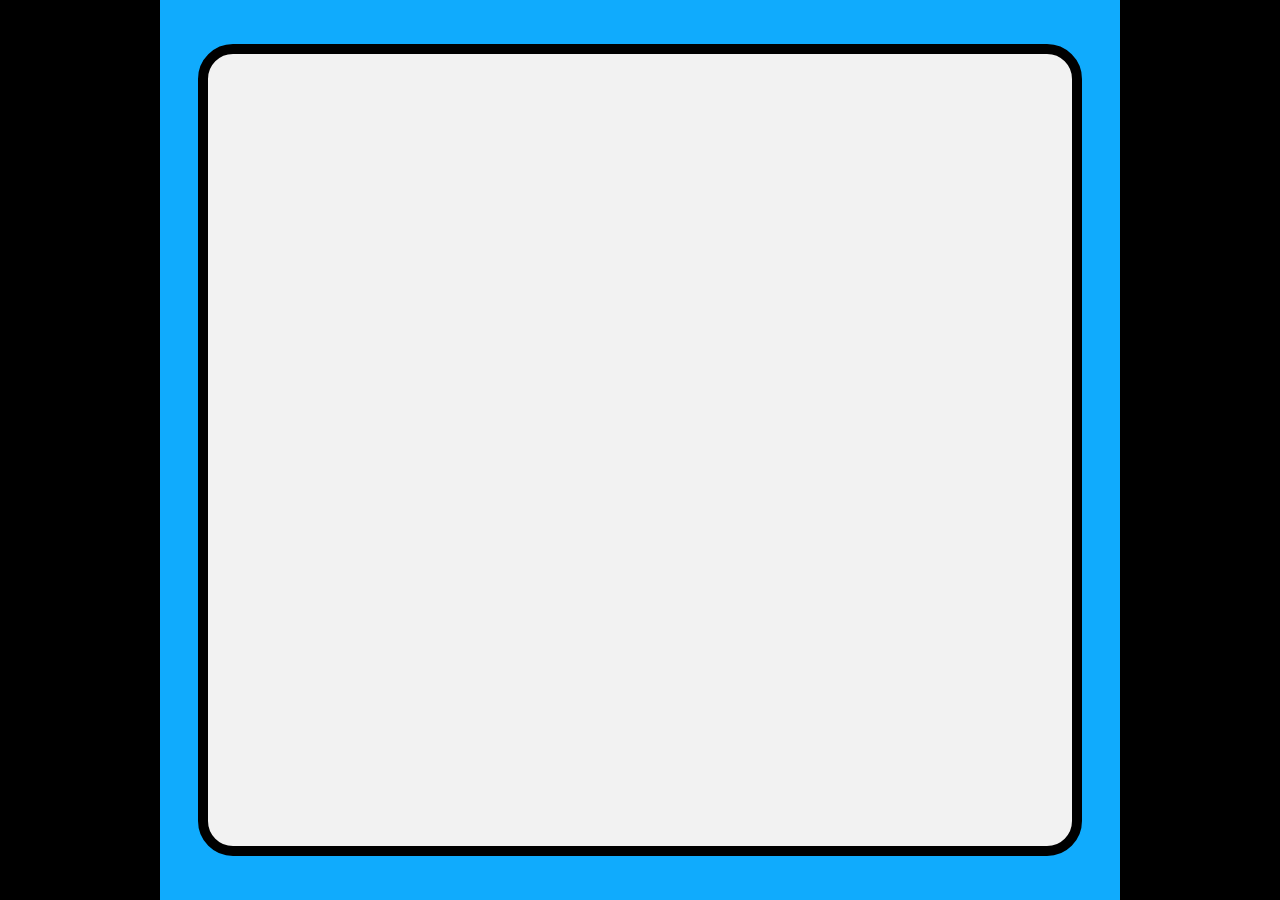
==== Exercises/CSS Exercise/CSS/index.html @ 5adcbfa4 "feat: :sparkles: black background replica" ====
<!DOCTYPE html>
<html lang="en">
<head>
    <meta charset="UTF-8">
    <meta http-equiv="X-UA-Compatible" content="IE=edge">
    <meta name="viewport" content="width=device-width, initial-scale=1.0">
    <title>Mihlali Mgwebi</title>
    <link rel="stylesheet" href="style.css">
    <!-- [Google Fonts](https://fonts.google.com/share?selection.family=Roboto:wght@300;400;500;700;900) -->
    <link rel="preconnect" href="https://fonts.googleapis.com">
    <link rel="preconnect" href="https://fonts.gstatic.com" crossorigin>
    <link href="https://fonts.googleapis.com/css2?family=Roboto:wght@300;400;500;700;900&display=swap" rel="stylesheet">
</head>
<body>
    <div class="site-container__blue-bg">
        <div class="site-container__black-border">
       <!--  <div class="site-container__sidebar">

        </div>
        <div class="site-container__content">
                <ul class="site-container__nav">
                    <li>Services</li>
                    <li>Discovery</li>
                    <li>Weather</li>
                    <li>My Booking</li>
                    <li id="site-dropdown"> <img src="./assets/flag-1772x1181-png.png" alt="" id="site-dropdown__flag">
                        v</li>
                    <li>Login</li>
                    <li id="site-button__sign-up">Sign Up</li>
                </ul>
                <div class="site-container__footer">
                    ?
                </div>
        </div>
        <div class="site-container__main">
            <div class="site-container__main-card">
                <div class="site-main-card__nav">
                    <div class="site-main-card__nav-item">
                        <svg stroke="currentColor" fill="currentColor" stroke-width="0" viewBox="0 0 24 24" height="1em" width="1em" xmlns="http://www.w3.org/2000/svg"><g><path fill="none" d="M0 0h24v24H0z"></path><path d="M17 19h2v-8h-6v8h2v-6h2v6zM3 19V4a1 1 0 0 1 1-1h14a1 1 0 0 1 1 1v5h2v10h1v2H2v-2h1zm4-8v2h2v-2H7zm0 4v2h2v-2H7zm0-8v2h2V7H7z"></path></g></svg>
                        Hotel
                    </div>
                    <div class="site-main-card__nav-item">
                        <svg stroke="currentColor" fill="currentColor" stroke-width="0" viewBox="0 0 24 24" height="1em" width="1em" xmlns="http://www.w3.org/2000/svg"><path fill="none" d="M0 0h24v24H0z"></path><path d="M21 16v-2l-8-5V3.5c0-.83-.67-1.5-1.5-1.5S10 2.67 10 3.5V9l-8 5v2l8-2.5V19l-2 1.5V22l3.5-1 3.5 1v-1.5L13 19v-5.5l8 2.5z"></path></svg>
                        Flight
                    </div>
                    <div class="site-main-card__nav-item">
                        <svg stroke="currentColor" fill="currentColor" stroke-width="0" viewBox="0 0 24 24" height="1em" width="1em" xmlns="http://www.w3.org/2000/svg"><g><path fill="none" d="M0 0h24v24H0z"></path><path d="M22 12v9a1 1 0 0 1-1 1h-1a1 1 0 0 1-1-1v-1H5v1a1 1 0 0 1-1 1H3a1 1 0 0 1-1-1v-9l2.48-5.788A2 2 0 0 1 6.32 5H9V3h6v2h2.681a2 2 0 0 1 1.838 1.212L22 12zM4.176 12h15.648l-2.143-5H6.32l-2.143 5zM6.5 17a1.5 1.5 0 1 0 0-3 1.5 1.5 0 0 0 0 3zm11 0a1.5 1.5 0 1 0 0-3 1.5 1.5 0 0 0 0 3z"></path></g></svg>
                        Taxi
                    </div>
                    <div class="site-main-card__nav-item">
                        <svg stroke="currentColor" fill="currentColor" stroke-width="0" viewBox="0 0 512 512" height="1em" width="1em" xmlns="http://www.w3.org/2000/svg"><path d="M488 128h-8V80c0-44.8-99.2-80-224-80S32 35.2 32 80v48h-8c-13.25 0-24 10.74-24 24v80c0 13.25 10.75 24 24 24h8v160c0 17.67 14.33 32 32 32v32c0 17.67 14.33 32 32 32h32c17.67 0 32-14.33 32-32v-32h192v32c0 17.67 14.33 32 32 32h32c17.67 0 32-14.33 32-32v-32h6.4c16 0 25.6-12.8 25.6-25.6V256h8c13.25 0 24-10.75 24-24v-80c0-13.26-10.75-24-24-24zM112 400c-17.67 0-32-14.33-32-32s14.33-32 32-32 32 14.33 32 32-14.33 32-32 32zm16-112c-17.67 0-32-14.33-32-32V128c0-17.67 14.33-32 32-32h256c17.67 0 32 14.33 32 32v128c0 17.67-14.33 32-32 32H128zm272 112c-17.67 0-32-14.33-32-32s14.33-32 32-32 32 14.33 32 32-14.33 32-32 32z"></path></svg>
                        Car
                    </div>
                </div>
                <div class="site-main-card__form">
                    <div class="site-main-card__form-input w-100">
                        <span>Destination</span>
                        <div>
                            <svg stroke="currentColor" fill="currentColor" stroke-width="0" viewBox="0 0 512 512" height="1em" width="1em" xmlns="http://www.w3.org/2000/svg"><path d="M256 32C167.67 32 96 96.51 96 176c0 128 160 304 160 304s160-176 160-304c0-79.49-71.67-144-160-144zm0 224a64 64 0 1164-64 64.07 64.07 0 01-64 64z"></path></svg>
                            Surat Thani, Thailand
                        </div>
                    </div>
                    <div class="site-main-card__form-input">
                        <span>Check-in Date</span>
                        <div><svg stroke="currentColor" fill="currentColor" stroke-width="0" viewBox="0 0 24 24" height="1em" width="1em" xmlns="http://www.w3.org/2000/svg"><path fill="none" d="M0 0h24v24H0V0z"></path><path d="M20 4H4c-1.1 0-2 .9-2 2v12c0 1.1.9 2 2 2h16c1.1 0 2-.9 2-2V6c0-1.1-.9-2-2-2zM8 11H4V6h4v5zm6 0h-4V6h4v5zm6 0h-4V6h4v5zM8 18H4v-5h4v5zm6 0h-4v-5h4v5zm6 0h-4v-5h4v5z"></path></svg>
                            December 31, 2021</div>
                    </div>
                    <div class="site-main-card__form-input">
                        <span>Check-out Date</span>
                        <div><svg stroke="currentColor" fill="currentColor" stroke-width="0" viewBox="0 0 24 24" height="1em" width="1em" xmlns="http://www.w3.org/2000/svg"><path fill="none" d="M0 0h24v24H0V0z"></path><path d="M20 4H4c-1.1 0-2 .9-2 2v12c0 1.1.9 2 2 2h16c1.1 0 2-.9 2-2V6c0-1.1-.9-2-2-2zM8 11H4V6h4v5zm6 0h-4V6h4v5zm6 0h-4V6h4v5zM8 18H4v-5h4v5zm6 0h-4v-5h4v5zm6 0h-4v-5h4v5z"></path></svg>
                            January 1, 2022</div>
                    </div>
                    <div class="site-main-card__form-input ">
                        <span>Adults</span>
                        <div><svg stroke="currentColor" fill="currentColor" stroke-width="0" viewBox="0 0 512 512" height="1em" width="1em" xmlns="http://www.w3.org/2000/svg"><path d="M256 256a112 112 0 10-112-112 112 112 0 00112 112zm0 32c-69.42 0-208 42.88-208 128v64h416v-64c0-85.12-138.58-128-208-128z"></path></svg>
                            02</div>
                    </div>
                    <div class="site-main-card__form-input">
                        <span>Children</span>
                        <div><svg stroke="currentColor" fill="currentColor" stroke-width="0" viewBox="0 0 576 512" height="1em" width="1em" xmlns="http://www.w3.org/2000/svg"><path d="M420.55,301.93a24,24,0,1,1,24-24,24,24,0,0,1-24,24m-265.1,0a24,24,0,1,1,24-24,24,24,0,0,1-24,24m273.7-144.48,47.94-83a10,10,0,1,0-17.27-10h0l-48.54,84.07a301.25,301.25,0,0,0-246.56,0L116.18,64.45a10,10,0,1,0-17.27,10h0l47.94,83C64.53,202.22,8.24,285.55,0,384H576c-8.24-98.45-64.54-181.78-146.85-226.55"></path></svg>
                            No Children</div>
                    </div>
                    <div class="site-main-card__form-input">
                        <span>Room</span>
                        <div><svg stroke="currentColor" fill="currentColor" stroke-width="0" viewBox="0 0 640 512" height="1em" width="1em" xmlns="http://www.w3.org/2000/svg"><path d="M160 224v64h320v-64c0-35.3 28.7-64 64-64h32c0-53-43-96-96-96H160c-53 0-96 43-96 96h32c35.3 0 64 28.7 64 64zm416-32h-32c-17.7 0-32 14.3-32 32v96H128v-96c0-17.7-14.3-32-32-32H64c-35.3 0-64 28.7-64 64 0 23.6 13 44 32 55.1V432c0 8.8 7.2 16 16 16h64c8.8 0 16-7.2 16-16v-16h384v16c0 8.8 7.2 16 16 16h64c8.8 0 16-7.2 16-16V311.1c19-11.1 32-31.5 32-55.1 0-35.3-28.7-64-64-64z"></path></svg>
                            01</div>
                    </div>
                    <div class="site-main-card__form-input site-main-card__form-button w-100">
                        <button><svg stroke="currentColor" fill="currentColor" stroke-width="0" viewBox="0 0 24 24" aria-hidden="true" height="1em" width="1em" xmlns="http://www.w3.org/2000/svg"><path fill-rule="evenodd" d="M10.5 3.75a6.75 6.75 0 100 13.5 6.75 6.75 0 000-13.5zM2.25 10.5a8.25 8.25 0 1114.59 5.28l4.69 4.69a.75.75 0 11-1.06 1.06l-4.69-4.69A8.25 8.25 0 012.25 10.5z" clip-rule="evenodd"></path></svg>Find</button>
                    </div>
                   
                </div>
            </div>
            <div class="site-container__main-text">                       
                <h3>Welcome to</h3>
                <h1><b>WANDERLUST.</b></h1>
                <p>Jobs fill your pockets, adventures fill your soul</p>
            </div>
        </div> -->
        </div>
    </div>
</body>
</html>
---- Exercises/CSS Exercise/CSS/style.css ----
body {
    width: 100vw;
    height: 100vh;
    margin:0;

    background-color: black;
    display: flex;
    justify-content: center;
}
.site-container__blue-bg{
    width: 75%;
    background-color: rgb(16 171 253);

    display: flex;
    justify-content: center;
    align-items: center;
    /*difference between align items and align-content*/
}

.site-container__black-border{
    width: 90%;
    height: 88%;
    background-color: rgb(242 242 242) ;
    
    border: 10px solid black;
    border-radius: 35px;
}
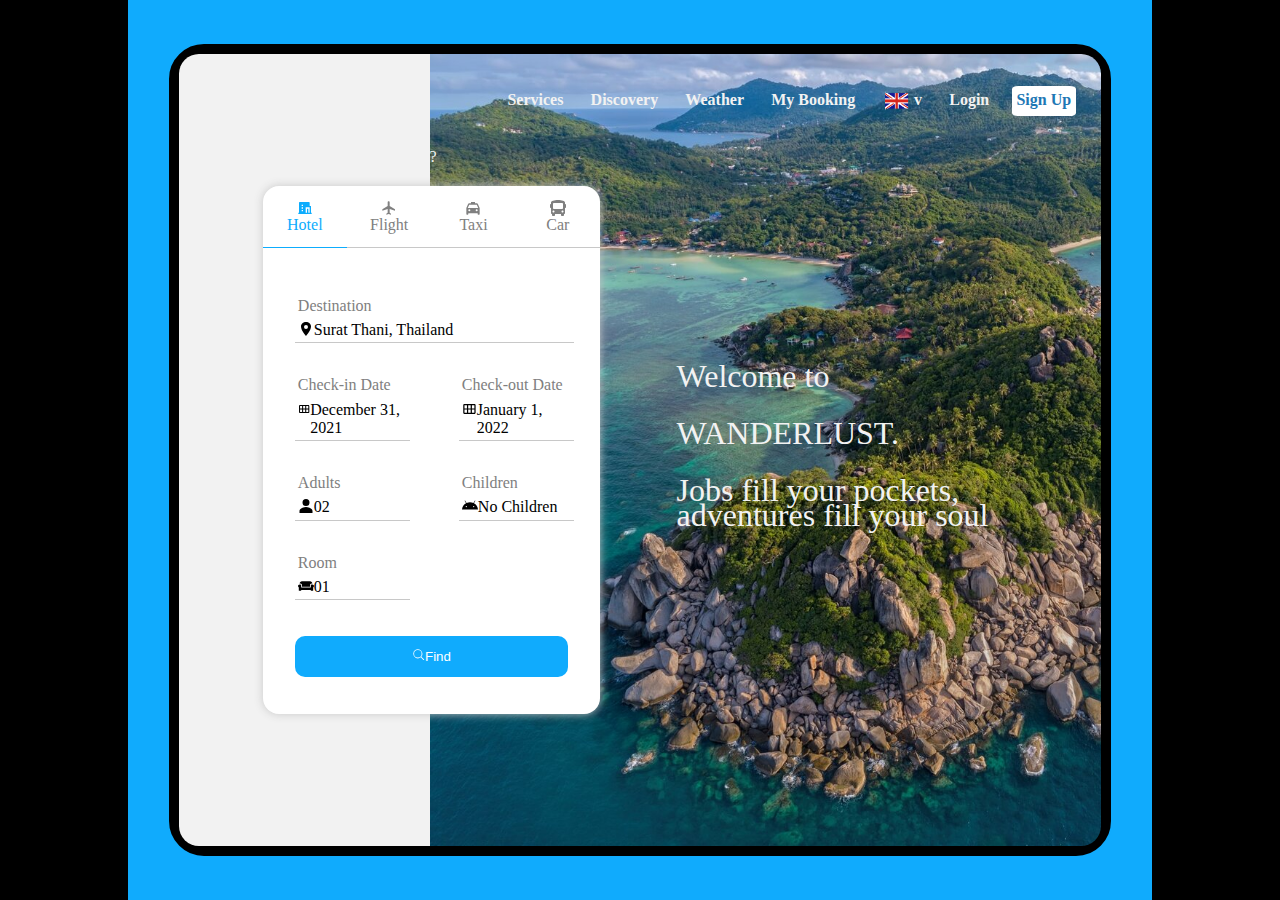
==== commit cd16b100: "fix: :bug: main content positioning using gap" ====
--- a/Exercises/CSS Exercise/CSS/index.html
+++ b/Exercises/CSS Exercise/CSS/index.html
@@ -14,25 +14,23 @@
 <body>
     <div class="site-container__blue-bg">
         <div class="site-container__black-border">
-       <!--  <div class="site-container__sidebar">
-
-        </div>
-        <div class="site-container__content">
-                <ul class="site-container__nav">
-                    <li>Services</li>
-                    <li>Discovery</li>
-                    <li>Weather</li>
-                    <li>My Booking</li>
-                    <li id="site-dropdown"> <img src="./assets/flag-1772x1181-png.png" alt="" id="site-dropdown__flag">
-                        v</li>
-                    <li>Login</li>
-                    <li id="site-button__sign-up">Sign Up</li>
-                </ul>
-                <div class="site-container__footer">
-                    ?
-                </div>
-        </div>
-        <div class="site-container__main">
+            <div class="site-container__sidebar">
+            </div>
+            <div class="site-container__content">
+                    <ul class="site-container__nav">
+                        <li>Services</li>
+                        <li>Discovery</li>
+                        <li>Weather</li>
+                        <li>My Booking</li>
+                        <li id="site-dropdown"> <img src="./assets/flag-1772x1181-png.png" alt="" id="site-dropdown__flag">
+                            v</li>
+                        <li>Login</li>
+                        <li id="site-button__sign-up">Sign Up</li>
+                    </ul>
+                    <div class="site-container__footer">
+                        ?
+                    </div>
+            </div>
             <div class="site-container__main-card">
                 <div class="site-main-card__nav">
                     <div class="site-main-card__nav-item">
@@ -88,17 +86,15 @@
                     <div class="site-main-card__form-input site-main-card__form-button w-100">
                         <button><svg stroke="currentColor" fill="currentColor" stroke-width="0" viewBox="0 0 24 24" aria-hidden="true" height="1em" width="1em" xmlns="http://www.w3.org/2000/svg"><path fill-rule="evenodd" d="M10.5 3.75a6.75 6.75 0 100 13.5 6.75 6.75 0 000-13.5zM2.25 10.5a8.25 8.25 0 1114.59 5.28l4.69 4.69a.75.75 0 11-1.06 1.06l-4.69-4.69A8.25 8.25 0 012.25 10.5z" clip-rule="evenodd"></path></svg>Find</button>
                     </div>
-                   
+                
                 </div>
             </div>
             <div class="site-container__main-text">                       
-                <h3>Welcome to</h3>
-                <h1><b>WANDERLUST.</b></h1>
+                <p>Welcome to</p>
+                <p><b>WANDERLUST.</b></p>
                 <p>Jobs fill your pockets, adventures fill your soul</p>
             </div>
-        </div> -->
         </div>
     </div>
 </body>
 </html>
-
--- a/Exercises/CSS Exercise/CSS/style.css
+++ b/Exercises/CSS Exercise/CSS/style.css
@@ -3,12 +3,13 @@
     height: 100vh;
     margin:0;
 
+    color: rgb(242 242 242);
     background-color: black;
     display: flex;
     justify-content: center;
 }
-.site-container__blue-bg{
-    width: 75%;
+.site-container__blue-bg {
+    width: 80%;
     background-color: rgb(16 171 253);
 
     display: flex;
@@ -17,12 +18,161 @@
     /*difference between align items and align-content*/
 }
 
-.site-container__black-border{
+.site-container__black-border {
     width: 90%;
     height: 88%;
     background-color: rgb(242 242 242) ;
     
     border: 10px solid black;
     border-radius: 35px;
+
+    display: grid;
+    grid-template: repeat(12, 1fr)/repeat(12, 1fr);
+
+    column-gap: 5rem;
 }
 
+
+.site-container__sidebar {
+    grid-column: 1 / span 3;
+    grid-row: 1 / span 12;
+    border-radius: 20px 0px 0px 20px;
+    background-color: rgb(242 242 242) ;
+}
+/* [Holy Grail Layout]: https://1linelayouts.glitch.me/ */
+.site-container__content {
+    grid-area: 1 / 4 / span 12 / span 9;
+
+    
+    border-radius: 0px 20px 20px 0px;
+    background-image: url("./assets/ko-tao-island-1500x1088-jpeg.jpeg");
+    background-size: cover;
+    background-repeat: no-repeat;
+    background-position: left;
+
+    display: grid;
+    grid-template-rows: auto 1fr auto;
+}
+
+/* [Line Up]:  https://1linelayouts.glitch.me/*/
+.site-container__nav {
+    padding: 2rem;
+    grid-column: 4 / span 9;
+    
+    display: flex;
+    padding: 1rem;
+    justify-content: space-around;
+
+    list-style-type: none;
+    font-weight: 600;
+}
+
+.site-container__nav li
+{
+    padding: 0.3rem;
+}
+
+#site-dropdown {
+    display: flex;
+    gap: 0.1rem;
+}
+
+#site-dropdown__flag {
+    width: 30px;
+}
+
+#site-button__sign-up {
+    color: rgb(30 120 181);
+    background-color: rgb(255 255 255);
+    border-radius: 10%;
+}
+/* NAV END */
+
+/* MAIN */
+.site-container__main-text {
+    grid-column: 6/ span 7;
+    grid-row: 4/span 4;
+    padding: 5rem;
+    font-size: xx-large;
+    font-weight: 200;
+    line-height: 25px;
+}
+
+.site-container__main-card {
+    grid-row: 3/ span 8;
+    grid-column: 2/ span 5;
+    background-color: rgb(255 255 255);
+    color: grey;
+    border-radius: 1em;
+    box-shadow: 0px 0px 10px rgb(200 200 200);
+    display: grid;
+    grid-template: 1fr 6fr/ 1fr;
+}
+.site-main-card__nav{
+    grid-column: 1/span 6;
+
+    display: grid;
+    grid-template-columns: repeat(4, 1fr);
+    align-content: center;
+}
+
+.site-main-card__nav-item {
+    display: flex;
+    flex-direction: column;
+    align-items: center;
+    border-bottom: 0.1em solid  rgb(200 200 200);
+    padding-bottom: 0.8em;
+} 
+div .site-main-card__nav-item:first-of-type{
+    color: rgb(13 172 253);
+    border-bottom: 0.1em solid rgb(13 172 253);
+} 
+/* [Row wrap](https://www.youtube.com/watch?v=hwbqquXww-U) */
+.site-main-card__form {
+    grid-column: inherit;
+    display: flex;
+    flex-flow: row wrap;
+    justify-content: space-between;
+    padding: 2em;
+}
+
+/* [inputs share row]:https://css-tricks.com/snippets/css/a-guide-to-flexbox/ */
+.site-main-card__form-input{
+    background-color: white;
+    flex: 0 1 40%;
+
+    display: flex;
+    flex-direction: column;
+    align-items: flex-start;
+}
+
+.site-main-card__form-input > *{
+    padding: 0.2em;
+    width: 100%;
+    height: fit-content;
+}
+.site-main-card__form-input div:last-of-type {
+    border-bottom: 1px solid rgb(200 200 200);;
+    color: black;
+    display: flex;
+} 
+
+.w-100 {
+    flex: 0 1 100%
+}
+
+.site-main-card__form-button{
+    display: flex;
+    justify-content: center;
+    align-items: center;
+}
+
+.site-main-card__form-input button{
+    width: 100%;
+    height: 80%;
+    background-color: rgb(16 171 253);
+    color: rgb(255 255 255);;
+    border: none;
+    border-radius: 0.75em;
+} 
+/* FOOTER */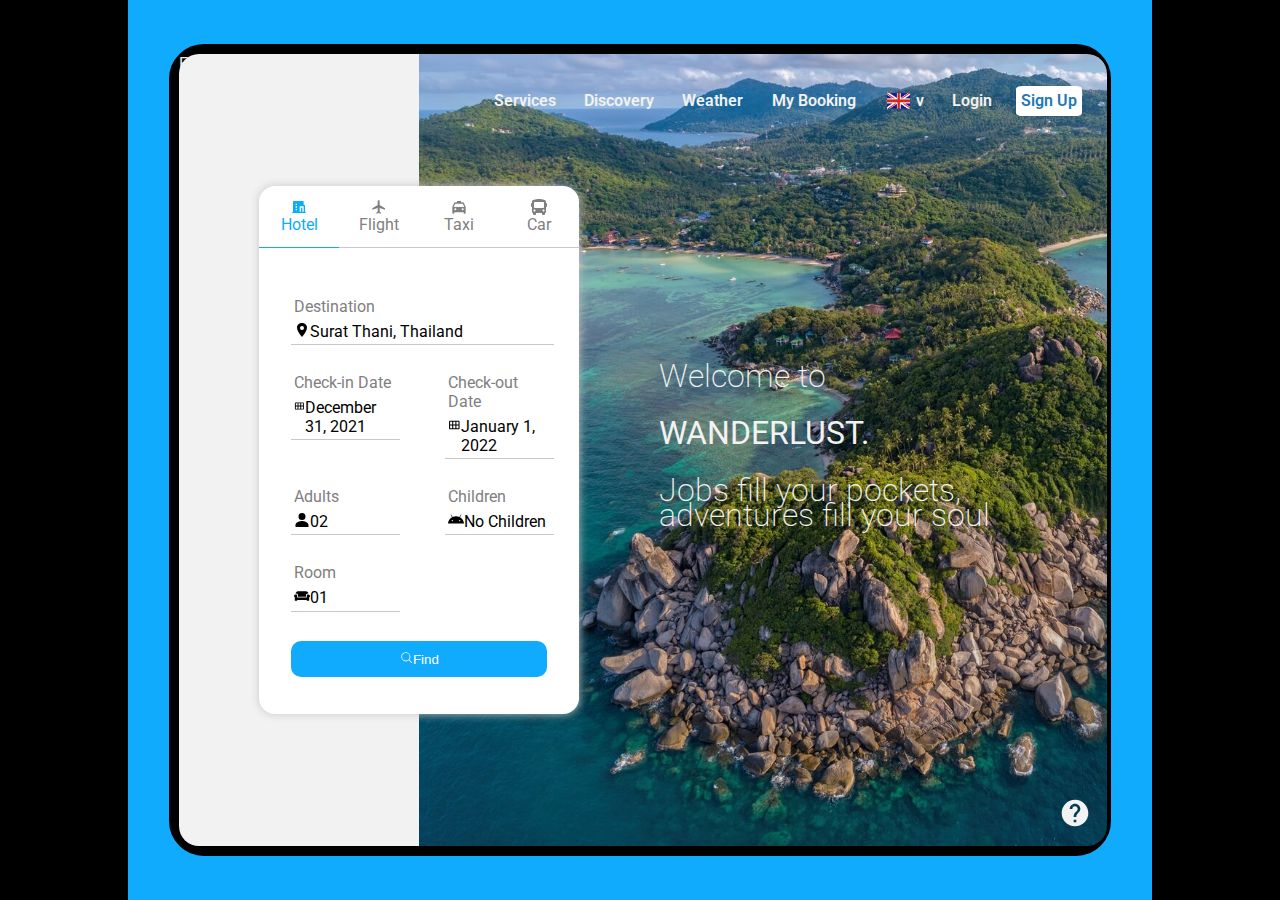
==== commit 055cd3fd: "feat: :sparkles: create help icon" ====
--- a/Exercises/CSS Exercise/CSS/index.html
+++ b/Exercises/CSS Exercise/CSS/index.html
@@ -15,6 +15,12 @@
     <div class="site-container__blue-bg">
         <div class="site-container__black-border">
             <div class="site-container__sidebar">
+                <div class="site-container__logo"></div>
+                <div class="site_footer__socials">
+                    <div>F</div>
+                    <div>P</div>
+                    <div>I</div>
+                </div>
             </div>
             <div class="site-container__content">
                     <ul class="site-container__nav">
@@ -27,9 +33,6 @@
                         <li>Login</li>
                         <li id="site-button__sign-up">Sign Up</li>
                     </ul>
-                    <div class="site-container__footer">
-                        ?
-                    </div>
             </div>
             <div class="site-container__main-card">
                 <div class="site-main-card__nav">
@@ -94,6 +97,9 @@
                 <p><b>WANDERLUST.</b></p>
                 <p>Jobs fill your pockets, adventures fill your soul</p>
             </div>
+            <div class="site_footer__help-icon">
+                <svg stroke="currentColor" fill="currentColor" stroke-width="0" viewBox="0 0 24 24" height="2em" width="2em" xmlns="http://www.w3.org/2000/svg"><path fill="none" d="M0 0h24v24H0z"></path><path d="M12 2C6.48 2 2 6.48 2 12s4.48 10 10 10 10-4.48 10-10S17.52 2 12 2zm1 17h-2v-2h2v2zm2.07-7.75l-.9.92C13.45 12.9 13 13.5 13 15h-2v-.5c0-1.1.45-2.1 1.17-2.83l1.24-1.26c.37-.36.59-.86.59-1.41 0-1.1-.9-2-2-2s-2 .9-2 2H8c0-2.21 1.79-4 4-4s4 1.79 4 4c0 .88-.36 1.68-.93 2.25z"></path></svg>    
+            </div>
         </div>
     </div>
 </body>
--- a/Exercises/CSS Exercise/CSS/style.css
+++ b/Exercises/CSS Exercise/CSS/style.css
@@ -3,6 +3,7 @@
     height: 100vh;
     margin:0;
 
+    font-family: 'Roboto', sans-serif;
     color: rgb(242 242 242);
     background-color: black;
     display: flex;
@@ -175,4 +176,21 @@
     border: none;
     border-radius: 0.75em;
 } 
-/* FOOTER */+/* FOOTER */
+/* .site_footer__socials{
+    grid-area: 12 /1 /span 1/span 4;
+    background-color: black;
+    display: flex;
+}
+
+.site_footer__socials > * {
+    background-color: rgb(16 171 253);
+} */
+
+.site_footer__help-icon {
+    grid-area: 12 /12 /span 1/span 1;
+    display: flex;
+    flex-direction: column;
+    margin-right: 1em;
+    justify-content: center;
+}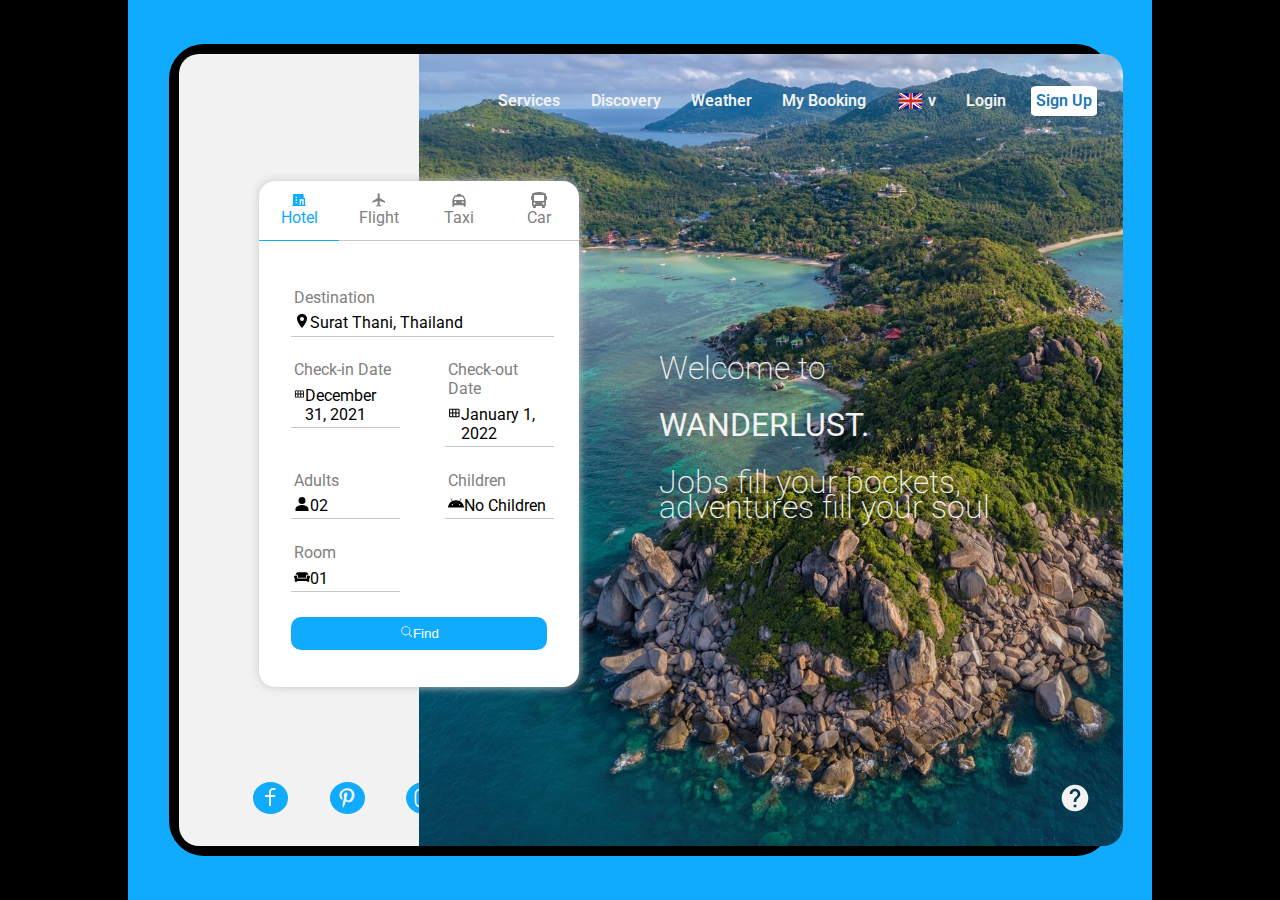
==== commit e196196d: "feat: :sparkles: socials" ====
--- a/Exercises/CSS Exercise/CSS/index.html
+++ b/Exercises/CSS Exercise/CSS/index.html
@@ -17,9 +17,9 @@
             <div class="site-container__sidebar">
                 <div class="site-container__logo"></div>
                 <div class="site_footer__socials">
-                    <div>F</div>
-                    <div>P</div>
-                    <div>I</div>
+                    <div><svg stroke="currentColor" fill="currentColor" stroke-width="0" viewBox="0 0 24 24" height="1.5em" width="1.5em" xmlns="http://www.w3.org/2000/svg"><g><path fill="none" d="M0 0h24v24H0z"></path><path fill-rule="nonzero" d="M13 9h4.5l-.5 2h-4v9h-2v-9H7V9h4V7.128c0-1.783.186-2.43.534-3.082a3.635 3.635 0 0 1 1.512-1.512C13.698 2.186 14.345 2 16.128 2c.522 0 .98.05 1.372.15V4h-1.372c-1.324 0-1.727.078-2.138.298-.304.162-.53.388-.692.692-.22.411-.298.814-.298 2.138V9z"></path></g></svg></div>
+                    <div><svg stroke="currentColor" fill="currentColor" stroke-width="0" viewBox="0 0 384 512" height="1.25em" width="1.5em" xmlns="http://www.w3.org/2000/svg"><path d="M204 6.5C101.4 6.5 0 74.9 0 185.6 0 256 39.6 296 63.6 296c9.9 0 15.6-27.6 15.6-35.4 0-9.3-23.7-29.1-23.7-67.8 0-80.4 61.2-137.4 140.4-137.4 68.1 0 118.5 38.7 118.5 109.8 0 53.1-21.3 152.7-90.3 152.7-24.9 0-46.2-18-46.2-43.8 0-37.8 26.4-74.4 26.4-113.4 0-66.2-93.9-54.2-93.9 25.8 0 16.8 2.1 35.4 9.6 50.7-13.8 59.4-42 147.9-42 209.1 0 18.9 2.7 37.5 4.5 56.4 3.4 3.8 1.7 3.4 6.9 1.5 50.4-69 48.6-82.5 71.4-172.8 12.3 23.4 44.1 36 69.3 36 106.2 0 153.9-103.5 153.9-196.8C384 71.3 298.2 6.5 204 6.5z"></path></svg></div>
+                    <div><svg stroke="currentColor" fill="currentColor" stroke-width="0" viewBox="0 0 1024 1024" height="1.5em" width="1.5em" xmlns="http://www.w3.org/2000/svg"><path d="M512 306.9c-113.5 0-205.1 91.6-205.1 205.1S398.5 717.1 512 717.1 717.1 625.5 717.1 512 625.5 306.9 512 306.9zm0 338.4c-73.4 0-133.3-59.9-133.3-133.3S438.6 378.7 512 378.7 645.3 438.6 645.3 512 585.4 645.3 512 645.3zm213.5-394.6c-26.5 0-47.9 21.4-47.9 47.9s21.4 47.9 47.9 47.9 47.9-21.3 47.9-47.9a47.84 47.84 0 0 0-47.9-47.9zM911.8 512c0-55.2.5-109.9-2.6-165-3.1-64-17.7-120.8-64.5-167.6-46.9-46.9-103.6-61.4-167.6-64.5-55.2-3.1-109.9-2.6-165-2.6-55.2 0-109.9-.5-165 2.6-64 3.1-120.8 17.7-167.6 64.5C132.6 226.3 118.1 283 115 347c-3.1 55.2-2.6 109.9-2.6 165s-.5 109.9 2.6 165c3.1 64 17.7 120.8 64.5 167.6 46.9 46.9 103.6 61.4 167.6 64.5 55.2 3.1 109.9 2.6 165 2.6 55.2 0 109.9.5 165-2.6 64-3.1 120.8-17.7 167.6-64.5 46.9-46.9 61.4-103.6 64.5-167.6 3.2-55.1 2.6-109.8 2.6-165zm-88 235.8c-7.3 18.2-16.1 31.8-30.2 45.8-14.1 14.1-27.6 22.9-45.8 30.2C695.2 844.7 570.3 840 512 840c-58.3 0-183.3 4.7-235.9-16.1-18.2-7.3-31.8-16.1-45.8-30.2-14.1-14.1-22.9-27.6-30.2-45.8C179.3 695.2 184 570.3 184 512c0-58.3-4.7-183.3 16.1-235.9 7.3-18.2 16.1-31.8 30.2-45.8s27.6-22.9 45.8-30.2C328.7 179.3 453.7 184 512 184s183.3-4.7 235.9 16.1c18.2 7.3 31.8 16.1 45.8 30.2 14.1 14.1 22.9 27.6 30.2 45.8C844.7 328.7 840 453.7 840 512c0 58.3 4.7 183.2-16.2 235.8z"></path></svg></div>
                 </div>
             </div>
             <div class="site-container__content">
--- a/Exercises/CSS Exercise/CSS/style.css
+++ b/Exercises/CSS Exercise/CSS/style.css
@@ -35,10 +35,31 @@
 
 
 .site-container__sidebar {
-    grid-column: 1 / span 3;
+    grid-column: 1 / span 4;
     grid-row: 1 / span 12;
     border-radius: 20px 0px 0px 20px;
     background-color: rgb(242 242 242) ;
+
+    display: flex;
+    flex-direction: column;
+    justify-content: space-between;
+}
+
+.site_footer__socials {
+    display: flex;
+    justify-content: space-evenly;
+    height: 2rem;
+    margin: 2rem 0rem 2rem 2rem;
+    width: 17rem;
+}
+
+.site_footer__socials div{
+    background-color: rgb(16 171 253);
+    border-radius: 50%;
+    width: 13%;
+    display: flex;
+    justify-content: center;
+    align-items: center;
 }
 /* [Holy Grail Layout]: https://1linelayouts.glitch.me/ */
 .site-container__content {
@@ -191,6 +212,6 @@
     grid-area: 12 /12 /span 1/span 1;
     display: flex;
     flex-direction: column;
-    margin-right: 1em;
+    margin: 2rem 2rem 2rem 0rem;
     justify-content: center;
 }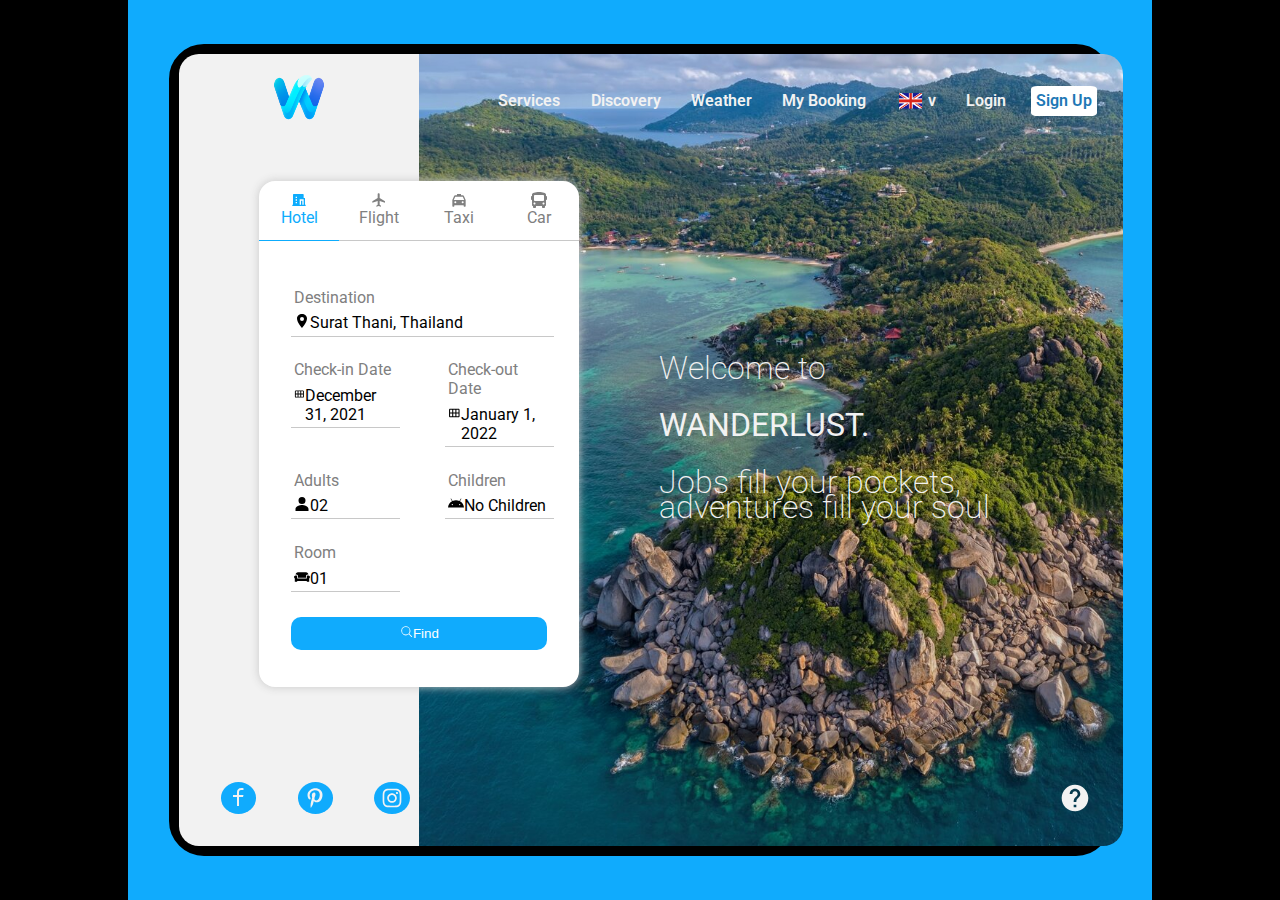
==== commit ad4b1c89: "feat: :sparkles: add logo" ====
--- a/Exercises/CSS Exercise/CSS/index.html
+++ b/Exercises/CSS Exercise/CSS/index.html
@@ -15,7 +15,9 @@
     <div class="site-container__blue-bg">
         <div class="site-container__black-border">
             <div class="site-container__sidebar">
-                <div class="site-container__logo"></div>
+                <div class="site-container__logo">
+                    <img src="./assets/logo-1600×1200-png.png" alt="" srcset="">
+                </div>
                 <div class="site_footer__socials">
                     <div><svg stroke="currentColor" fill="currentColor" stroke-width="0" viewBox="0 0 24 24" height="1.5em" width="1.5em" xmlns="http://www.w3.org/2000/svg"><g><path fill="none" d="M0 0h24v24H0z"></path><path fill-rule="nonzero" d="M13 9h4.5l-.5 2h-4v9h-2v-9H7V9h4V7.128c0-1.783.186-2.43.534-3.082a3.635 3.635 0 0 1 1.512-1.512C13.698 2.186 14.345 2 16.128 2c.522 0 .98.05 1.372.15V4h-1.372c-1.324 0-1.727.078-2.138.298-.304.162-.53.388-.692.692-.22.411-.298.814-.298 2.138V9z"></path></g></svg></div>
                     <div><svg stroke="currentColor" fill="currentColor" stroke-width="0" viewBox="0 0 384 512" height="1.25em" width="1.5em" xmlns="http://www.w3.org/2000/svg"><path d="M204 6.5C101.4 6.5 0 74.9 0 185.6 0 256 39.6 296 63.6 296c9.9 0 15.6-27.6 15.6-35.4 0-9.3-23.7-29.1-23.7-67.8 0-80.4 61.2-137.4 140.4-137.4 68.1 0 118.5 38.7 118.5 109.8 0 53.1-21.3 152.7-90.3 152.7-24.9 0-46.2-18-46.2-43.8 0-37.8 26.4-74.4 26.4-113.4 0-66.2-93.9-54.2-93.9 25.8 0 16.8 2.1 35.4 9.6 50.7-13.8 59.4-42 147.9-42 209.1 0 18.9 2.7 37.5 4.5 56.4 3.4 3.8 1.7 3.4 6.9 1.5 50.4-69 48.6-82.5 71.4-172.8 12.3 23.4 44.1 36 69.3 36 106.2 0 153.9-103.5 153.9-196.8C384 71.3 298.2 6.5 204 6.5z"></path></svg></div>
--- a/Exercises/CSS Exercise/CSS/style.css
+++ b/Exercises/CSS Exercise/CSS/style.css
@@ -43,8 +43,20 @@
     display: flex;
     flex-direction: column;
     justify-content: space-between;
-}
-
+    align-items: center;
+}
+
+.site-container__logo {
+    width: 10em;
+    height: 10em;
+    display: flex;
+    justify-content: center;
+}
+
+.site-container__logo img{
+    width: 50%;
+    height: 50%;
+}
 .site_footer__socials {
     display: flex;
     justify-content: space-evenly;
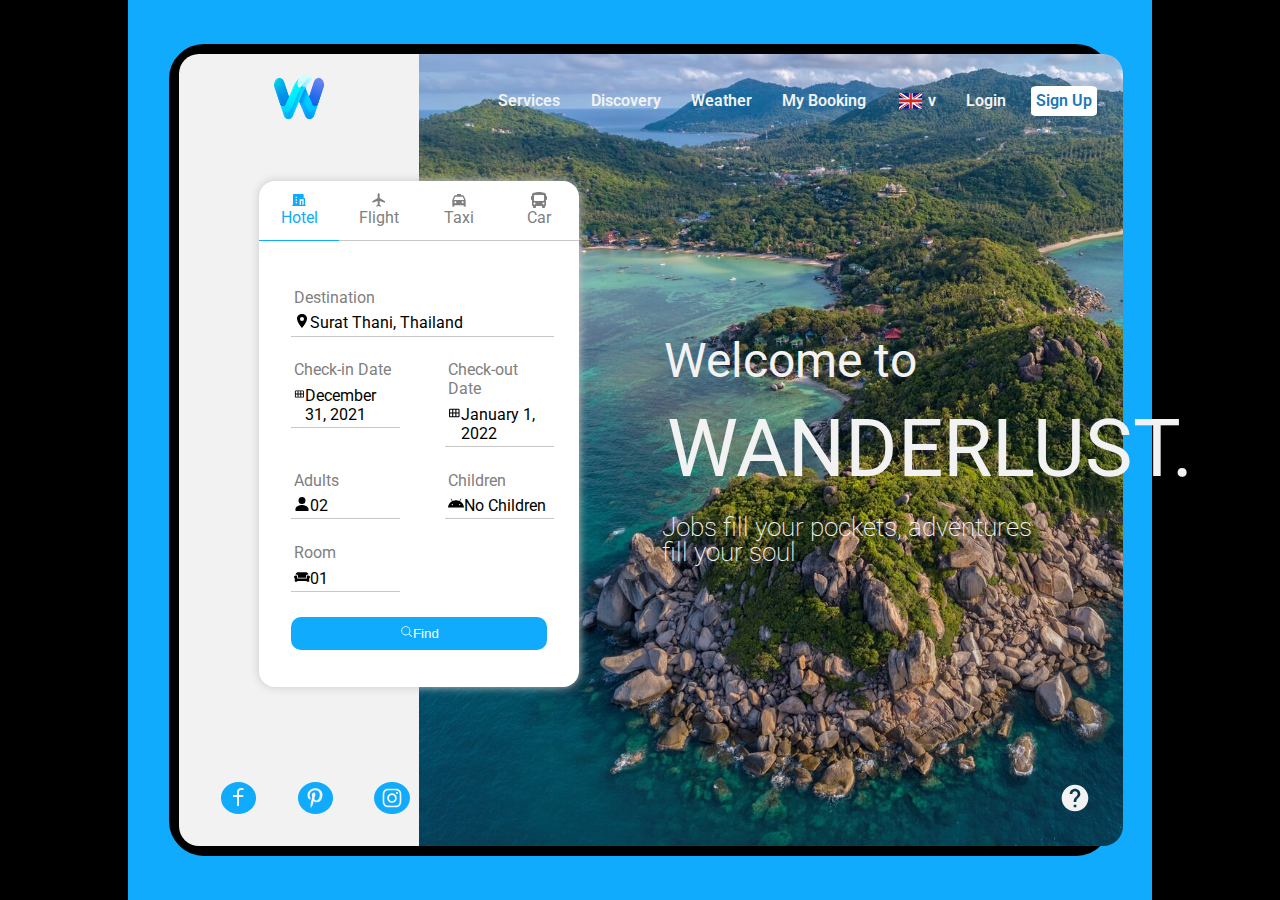
==== commit 96171c12: "feat: :art: add font-size and spacing" ====
--- a/Exercises/CSS Exercise/CSS/index.html
+++ b/Exercises/CSS Exercise/CSS/index.html
@@ -95,9 +95,9 @@
                 </div>
             </div>
             <div class="site-container__main-text">                       
-                <p>Welcome to</p>
-                <p><b>WANDERLUST.</b></p>
-                <p>Jobs fill your pockets, adventures fill your soul</p>
+                <p class="font-size-medium">Welcome to</p>
+                <p class="font-size-large"><b>WANDERLUST.</b></p>
+                <p class="font-size-small">Jobs fill your pockets, adventures fill your soul</p>
             </div>
             <div class="site_footer__help-icon">
                 <svg stroke="currentColor" fill="currentColor" stroke-width="0" viewBox="0 0 24 24" height="2em" width="2em" xmlns="http://www.w3.org/2000/svg"><path fill="none" d="M0 0h24v24H0z"></path><path d="M12 2C6.48 2 2 6.48 2 12s4.48 10 10 10 10-4.48 10-10S17.52 2 12 2zm1 17h-2v-2h2v2zm2.07-7.75l-.9.92C13.45 12.9 13 13.5 13 15h-2v-.5c0-1.1.45-2.1 1.17-2.83l1.24-1.26c.37-.36.59-.86.59-1.41 0-1.1-.9-2-2-2s-2 .9-2 2H8c0-2.21 1.79-4 4-4s4 1.79 4 4c0 .88-.36 1.68-.93 2.25z"></path></svg>    
--- a/Exercises/CSS Exercise/CSS/style.css
+++ b/Exercises/CSS Exercise/CSS/style.css
@@ -126,10 +126,27 @@
 .site-container__main-text {
     grid-column: 6/ span 7;
     grid-row: 4/span 4;
-    padding: 5rem;
     font-size: xx-large;
     font-weight: 200;
     line-height: 25px;
+    display: flex;
+    flex-direction: column;
+    margin: 2.5em 2.5em;
+}
+
+.site-container__main-text p{
+    margin: 0.5em 0.1em;
+}
+
+.font-size-small{
+    font-size: 0.8em;
+}
+.font-size-medium{
+    font-size: 1.5em;
+    font-weight:400;
+}
+.font-size-large{
+    font-size: 2.5em;
 }
 
 .site-container__main-card {
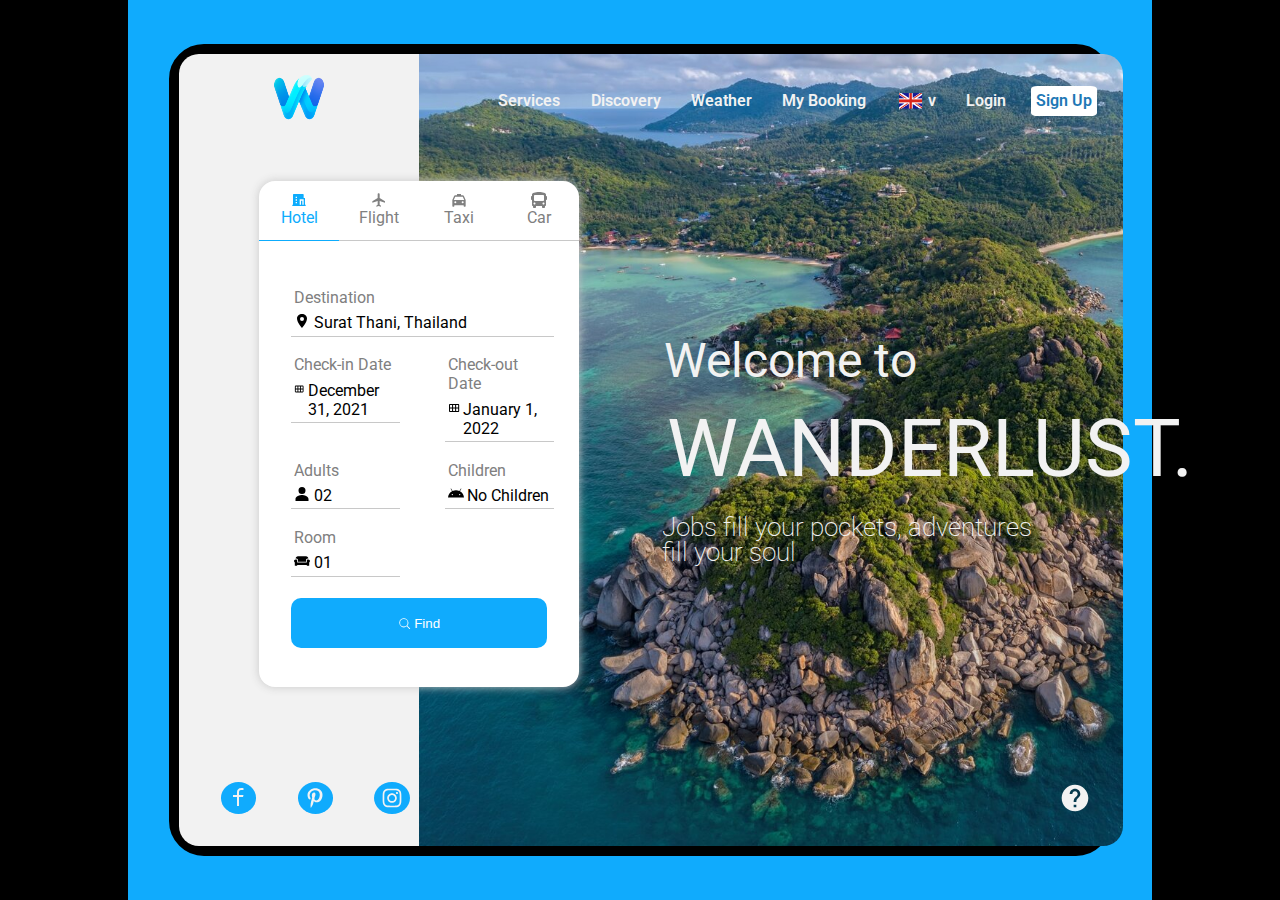
==== commit 49a1ae7a: "feat: :sparkles: svg spacing" ====
--- a/Exercises/CSS Exercise/CSS/index.html
+++ b/Exercises/CSS Exercise/CSS/index.html
@@ -89,7 +89,7 @@
                             01</div>
                     </div>
                     <div class="site-main-card__form-input site-main-card__form-button w-100">
-                        <button><svg stroke="currentColor" fill="currentColor" stroke-width="0" viewBox="0 0 24 24" aria-hidden="true" height="1em" width="1em" xmlns="http://www.w3.org/2000/svg"><path fill-rule="evenodd" d="M10.5 3.75a6.75 6.75 0 100 13.5 6.75 6.75 0 000-13.5zM2.25 10.5a8.25 8.25 0 1114.59 5.28l4.69 4.69a.75.75 0 11-1.06 1.06l-4.69-4.69A8.25 8.25 0 012.25 10.5z" clip-rule="evenodd"></path></svg>Find</button>
+                        <button><svg stroke="currentColor" fill="currentColor" stroke-width="0" viewBox="0 0 24 24" aria-hidden="true" height="1em" width="1em" xmlns="http://www.w3.org/2000/svg"><path fill-rule="evenodd" d="M10.5 3.75a6.75 6.75 0 100 13.5 6.75 6.75 0 000-13.5zM2.25 10.5a8.25 8.25 0 1114.59 5.28l4.69 4.69a.75.75 0 11-1.06 1.06l-4.69-4.69A8.25 8.25 0 012.25 10.5z" clip-rule="evenodd"></path></svg><p>Find</p></button>
                     </div>
                 
                 </div>
--- a/Exercises/CSS Exercise/CSS/style.css
+++ b/Exercises/CSS Exercise/CSS/style.css
@@ -225,7 +225,14 @@
     color: rgb(255 255 255);;
     border: none;
     border-radius: 0.75em;
-} 
+    display: flex;
+    justify-content: center;
+    align-items: center;
+} 
+
+.site-main-card__form-input svg{
+    margin-right: 0.2em;
+}
 /* FOOTER */
 /* .site_footer__socials{
     grid-area: 12 /1 /span 1/span 4;
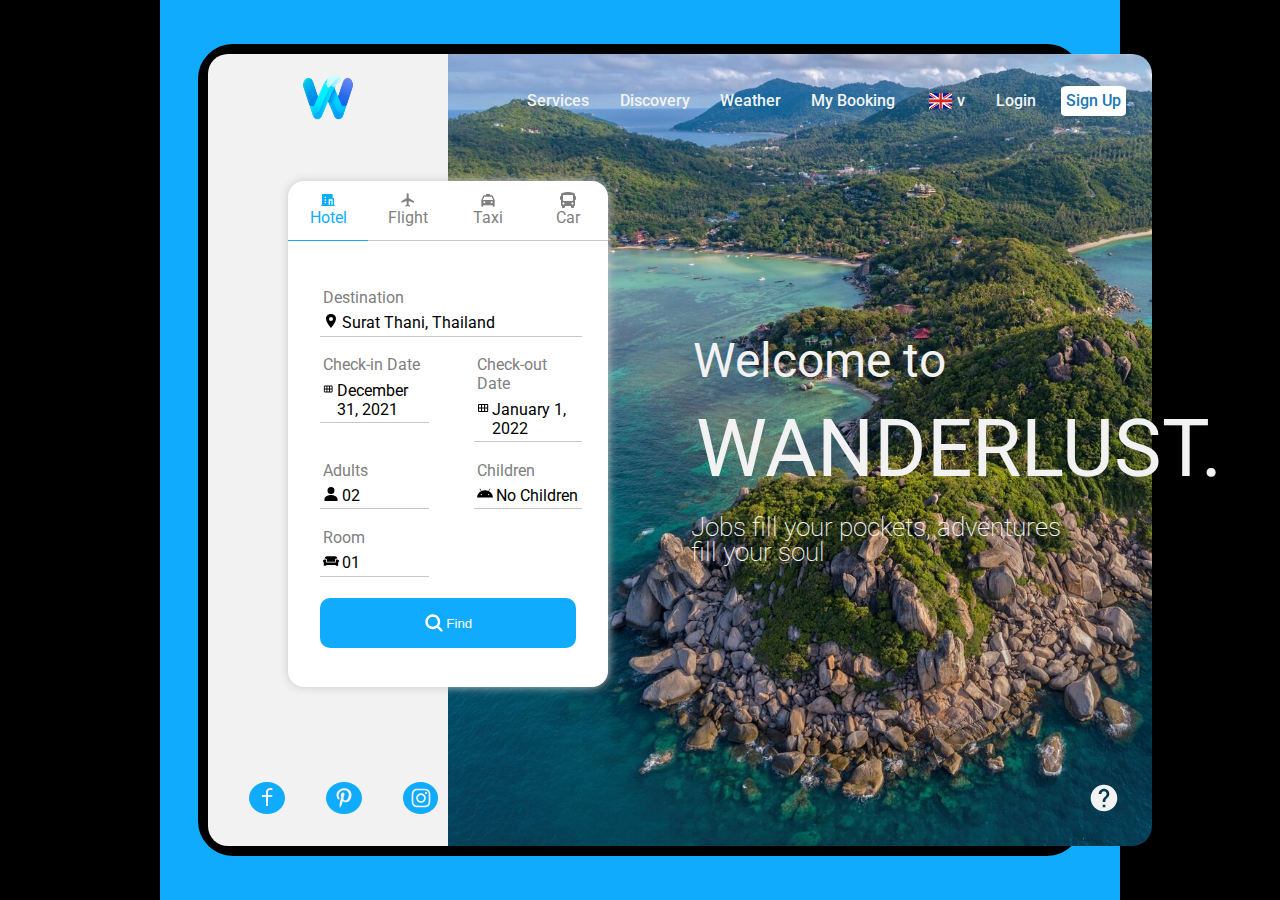
==== commit a0bb2b45: "feat: :sparkles: ready for final demo" ====
--- a/Exercises/CSS Exercise/CSS/index.html
+++ b/Exercises/CSS Exercise/CSS/index.html
@@ -89,7 +89,7 @@
                             01</div>
                     </div>
                     <div class="site-main-card__form-input site-main-card__form-button w-100">
-                        <button><svg stroke="currentColor" fill="currentColor" stroke-width="0" viewBox="0 0 24 24" aria-hidden="true" height="1em" width="1em" xmlns="http://www.w3.org/2000/svg"><path fill-rule="evenodd" d="M10.5 3.75a6.75 6.75 0 100 13.5 6.75 6.75 0 000-13.5zM2.25 10.5a8.25 8.25 0 1114.59 5.28l4.69 4.69a.75.75 0 11-1.06 1.06l-4.69-4.69A8.25 8.25 0 012.25 10.5z" clip-rule="evenodd"></path></svg><p>Find</p></button>
+                        <button><svg stroke="currentColor" fill="currentColor" stroke-width="0" viewBox="0 0 24 24" aria-hidden="true" height="1.5em" width="1.5em" xmlns="http://www.w3.org/2000/svg"><path fill-rule="evenodd" d="M10.5 3.75a6.75 6.75 0 100 13.5 6.75 6.75 0 000-13.5zM2.25 10.5a8.25 8.25 0 1114.59 5.28l4.69 4.69a.75.75 0 11-1.06 1.06l-4.69-4.69A8.25 8.25 0 012.25 10.5z" clip-rule="evenodd"></path></svg><p>Find</p></button>
                     </div>
                 
                 </div>
--- a/Exercises/CSS Exercise/CSS/style.css
+++ b/Exercises/CSS Exercise/CSS/style.css
@@ -10,7 +10,7 @@
     justify-content: center;
 }
 .site-container__blue-bg {
-    width: 80%;
+    width: 75%;
     background-color: rgb(16 171 253);
 
     display: flex;
@@ -96,9 +96,8 @@
     display: flex;
     padding: 1rem;
     justify-content: space-around;
-
+    font-weight: 500;
     list-style-type: none;
-    font-weight: 600;
 }
 
 .site-container__nav li
@@ -229,7 +228,9 @@
     justify-content: center;
     align-items: center;
 } 
-
+.site-main-card__form-input button svg {
+    stroke-width:0.1em;
+}
 .site-main-card__form-input svg{
     margin-right: 0.2em;
 }
